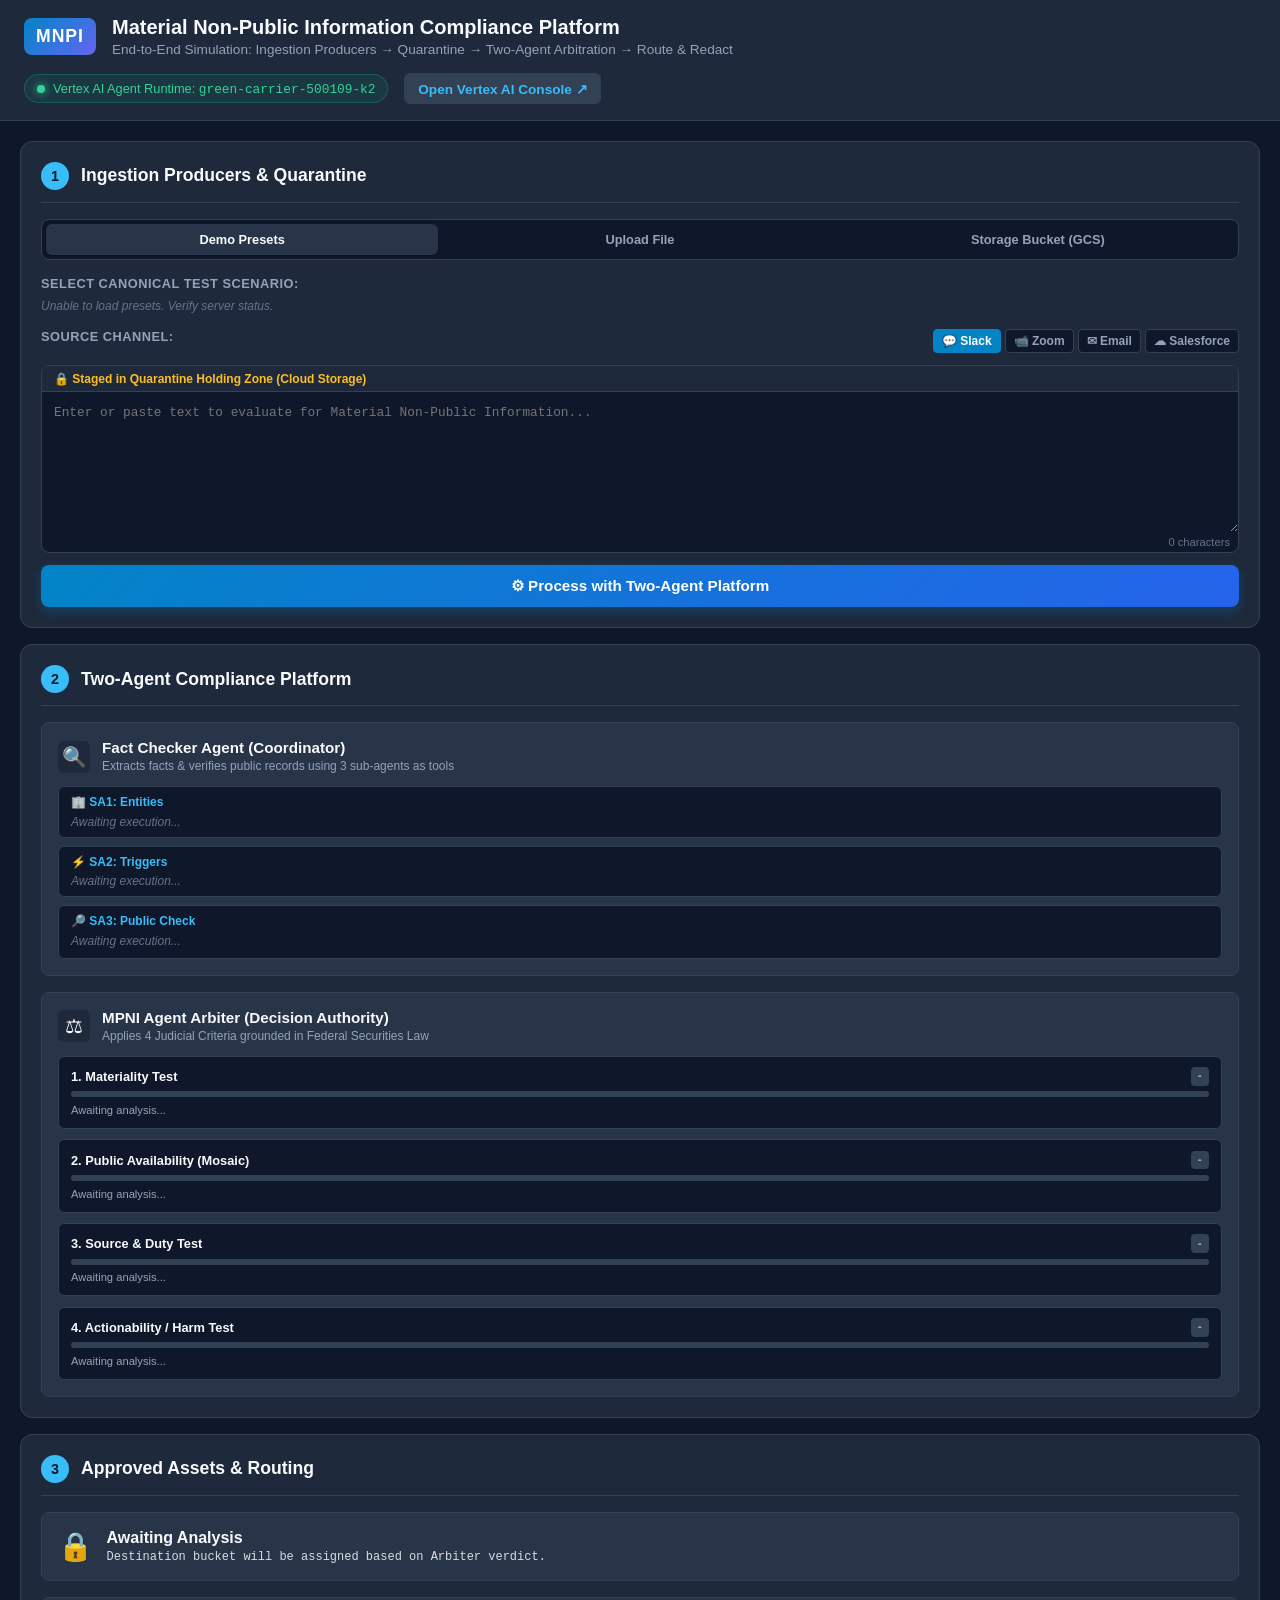
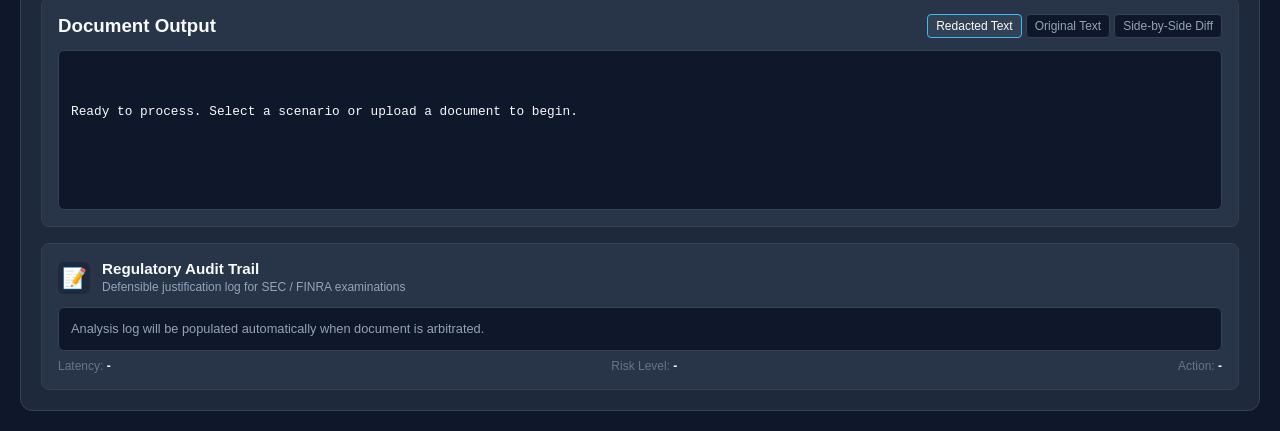
==== static/index.html @ 594d327e "feat: add interactive ingestion simulator front end with file upload and bucket fetching" ====
<!DOCTYPE html>
<html lang="en">
<head>
  <meta charset="UTF-8">
  <meta name="viewport" content="width=device-width, initial-scale=1.0">
  <title>MNPI Compliance Pipeline - Ingestion & Redaction Simulator</title>
  <link rel="stylesheet" href="/static/style.css">
</head>
<body>
  <header class="app-header">
    <div class="header-left">
      <div class="logo-badge">MNPI</div>
      <div>
        <h1>Material Non-Public Information Compliance Platform</h1>
        <p class="subtitle">End-to-End Simulation: Ingestion Producers &rarr; Quarantine &rarr; Two-Agent Arbitration &rarr; Route & Redact</p>
      </div>
    </div>
    <div class="header-right">
      <div class="status-pill active">
        <span class="status-dot"></span>
        <span>Vertex AI Agent Runtime: <code>green-carrier-500109-k2</code></span>
      </div>
      <a href="https://console.cloud.google.com/vertex-ai/agents/agent-engines/locations/us-central1/agent-engines/5693910574635679744/playground?project=799321431260" target="_blank" rel="noopener noreferrer" class="cloud-link-btn">
        Open Vertex AI Console &#8599;
      </a>
    </div>
  </header>

  <main class="dashboard-grid">
    <!-- COLUMN 1: INGESTION PRODUCERS & QUARANTINE -->
    <section class="panel panel-ingestion">
      <div class="panel-header">
        <div class="step-indicator">1</div>
        <h2>Ingestion Producers & Quarantine</h2>
      </div>

      <!-- INGESTION SOURCE TABS -->
      <div class="tab-bar">
        <button id="tab-presets" class="tab-btn active">Demo Presets</button>
        <button id="tab-upload" class="tab-btn">Upload File</button>
        <button id="tab-bucket" class="tab-btn">Storage Bucket (GCS)</button>
      </div>

      <!-- TAB CONTENT: PRESETS -->
      <div id="section-presets" class="tab-content active">
        <label class="field-label">Select Canonical Test Scenario:</label>
        <div id="presets-list" class="preset-cards"></div>
      </div>

      <!-- TAB CONTENT: UPLOAD -->
      <div id="section-upload" class="tab-content">
        <label class="field-label">Upload Communication / Transcript:</label>
        <div id="drop-zone" class="drop-zone">
          <div class="drop-icon">&#128196;</div>
          <p class="drop-text">Drag &amp; drop document or click to browse</p>
          <p class="drop-hint">Supported: .txt, .json, .eml, .csv, .md, .log (Max 5MB)</p>
          <input type="file" id="file-input" class="file-input-hidden" accept=".txt,.json,.eml,.csv,.md,.log,.transcript">
        </div>
        <div id="upload-status" class="upload-status-box hidden"></div>
      </div>

      <!-- TAB CONTENT: STORAGE BUCKET -->
      <div id="section-bucket" class="tab-content">
        <label class="field-label">Fetch from Cloud Storage Quarantine Bucket:</label>
        <div class="bucket-browser">
          <select id="bucket-select" class="form-select">
            <option value="">-- Select file in gs://quarantine-holding-zone/ --</option>
          </select>
          <div class="input-with-btn">
            <input type="text" id="gcs-uri-input" class="form-input" value="gs://quarantine-holding-zone/incoming/slack_channel_project_titan_deal.txt" placeholder="gs://bucket/path/to/file.txt">
            <button id="btn-fetch-bucket" class="btn-secondary">Fetch</button>
          </div>
        </div>
      </div>

      <!-- DOCUMENT PREVIEW & CHANNEL -->
      <div class="document-preview-section">
        <div class="preview-header">
          <label class="field-label">Source Channel:</label>
          <div class="channel-selector">
            <button class="channel-chip active" data-channel="slack">&#128172; Slack</button>
            <button class="channel-chip" data-channel="zoom">&#128249; Zoom</button>
            <button class="channel-chip" data-channel="email">&#9993; Email</button>
            <button class="channel-chip" data-channel="salesforce">&#9729; Salesforce</button>
          </div>
        </div>

        <div class="quarantine-box">
          <div class="quarantine-badge">&#128274; Staged in Quarantine Holding Zone (Cloud Storage)</div>
          <textarea id="document-text" class="document-textarea" placeholder="Enter or paste text to evaluate for Material Non-Public Information..."></textarea>
          <div class="char-count" id="char-count">0 characters</div>
        </div>

        <button id="btn-process" class="btn-primary">
          <span class="btn-text">&#9881; Process with Two-Agent Platform</span>
          <span id="process-spinner" class="spinner hidden"></span>
        </button>
      </div>
    </section>

    <!-- COLUMN 2: TWO-AGENT ARBITRATION PLATFORM -->
    <section class="panel panel-agent">
      <div class="panel-header">
        <div class="step-indicator">2</div>
        <h2>Two-Agent Compliance Platform</h2>
      </div>

      <!-- FACT CHECKER (AGENT 1) -->
      <div class="card agent-card">
        <div class="card-header">
          <div class="agent-avatar">&#128269;</div>
          <div>
            <h3>Fact Checker Agent (Coordinator)</h3>
            <span class="agent-role">Extracts facts &amp; verifies public records using 3 sub-agents as tools</span>
          </div>
        </div>

        <div class="sub-agent-grid">
          <!-- SA1: Entities -->
          <div class="sub-agent-box" id="box-sa1">
            <div class="sub-agent-title">&#127970; SA1: Entities</div>
            <div id="sa1-chips" class="chip-container">
              <span class="placeholder-text">Awaiting execution...</span>
            </div>
          </div>

          <!-- SA2: Triggers -->
          <div class="sub-agent-box" id="box-sa2">
            <div class="sub-agent-title">&#9889; SA2: Triggers</div>
            <div id="sa2-chips" class="chip-container">
              <span class="placeholder-text">Awaiting execution...</span>
            </div>
          </div>

          <!-- SA3: Public Check -->
          <div class="sub-agent-box" id="box-sa3">
            <div class="sub-agent-title">&#128270; SA3: Public Check</div>
            <div id="sa3-info" class="sub-agent-content">
              <span class="placeholder-text">Awaiting execution...</span>
            </div>
          </div>
        </div>
      </div>

      <!-- ARBITER (AGENT 2) -->
      <div class="card agent-card">
        <div class="card-header">
          <div class="agent-avatar">&#9878;</div>
          <div>
            <h3>MPNI Agent Arbiter (Decision Authority)</h3>
            <span class="agent-role">Applies 4 Judicial Criteria grounded in Federal Securities Law</span>
          </div>
        </div>

        <div id="criteria-list" class="criteria-grid">
          <!-- 1. Materiality -->
          <div class="criterion-item" id="crit-mat">
            <div class="crit-header">
              <span class="crit-name">1. Materiality Test</span>
              <span class="crit-status" id="status-mat">-</span>
            </div>
            <div class="progress-track"><div class="progress-bar" id="bar-mat" style="width: 0%"></div></div>
            <p class="crit-rationale" id="rationale-mat">Awaiting analysis...</p>
          </div>

          <!-- 2. Public Availability -->
          <div class="criterion-item" id="crit-pub">
            <div class="crit-header">
              <span class="crit-name">2. Public Availability (Mosaic)</span>
              <span class="crit-status" id="status-pub">-</span>
            </div>
            <div class="progress-track"><div class="progress-bar" id="bar-pub" style="width: 0%"></div></div>
            <p class="crit-rationale" id="rationale-pub">Awaiting analysis...</p>
          </div>

          <!-- 3. Source & Duty -->
          <div class="criterion-item" id="crit-src">
            <div class="crit-header">
              <span class="crit-name">3. Source &amp; Duty Test</span>
              <span class="crit-status" id="status-src">-</span>
            </div>
            <div class="progress-track"><div class="progress-bar" id="bar-src" style="width: 0%"></div></div>
            <p class="crit-rationale" id="rationale-src">Awaiting analysis...</p>
          </div>

          <!-- 4. Actionability / Harm -->
          <div class="criterion-item" id="crit-harm">
            <div class="crit-header">
              <span class="crit-name">4. Actionability / Harm Test</span>
              <span class="crit-status" id="status-harm">-</span>
            </div>
            <div class="progress-track"><div class="progress-bar" id="bar-harm" style="width: 0%"></div></div>
            <p class="crit-rationale" id="rationale-harm">Awaiting analysis...</p>
          </div>
        </div>
      </div>
    </section>

    <!-- COLUMN 3: ROUTING & REDACTION OUTPUT -->
    <section class="panel panel-output">
      <div class="panel-header">
        <div class="step-indicator">3</div>
        <h2>Approved Assets &amp; Routing</h2>
      </div>

      <!-- ROUTING DECISION BANNER -->
      <div id="routing-banner" class="routing-banner neutral">
        <div class="routing-icon" id="routing-icon">&#128274;</div>
        <div>
          <div class="routing-title" id="routing-destination">Awaiting Analysis</div>
          <div class="routing-subtitle" id="routing-storage">Destination bucket will be assigned based on Arbiter verdict.</div>
        </div>
      </div>

      <!-- REDACTION COMPARISON VIEW -->
      <div class="card output-card">
        <div class="card-header-tabs">
          <h3>Document Output</h3>
          <div class="view-tabs">
            <button id="btn-view-redacted" class="sub-tab-btn active">Redacted Text</button>
            <button id="btn-view-original" class="sub-tab-btn">Original Text</button>
            <button id="btn-view-diff" class="sub-tab-btn">Side-by-Side Diff</button>
          </div>
        </div>

        <div id="output-view-container" class="output-view-container">
          <div id="output-text" class="output-text-area">Ready to process. Select a scenario or upload a document to begin.</div>
        </div>
      </div>

      <!-- AUDIT LOG & COMPLIANCE JUSTIFICATION -->
      <div class="card audit-card">
        <div class="card-header">
          <div class="agent-avatar">&#128221;</div>
          <div>
            <h3>Regulatory Audit Trail</h3>
            <span class="agent-role">Defensible justification log for SEC / FINRA examinations</span>
          </div>
        </div>
        <div class="audit-body" id="audit-justification">
          Analysis log will be populated automatically when document is arbitrated.
        </div>
        <div class="audit-meta" id="audit-meta">
          <span>Latency: <strong id="meta-latency">-</strong></span>
          <span>Risk Level: <strong id="meta-risk">-</strong></span>
          <span>Action: <strong id="meta-action">-</strong></span>
        </div>
      </div>
    </section>
  </main>

  <script src="/static/app.js"></script>
</body>
</html>
---- static/style.css ----
:root {
  --bg-dark: #0f172a;
  --bg-panel: #1e293b;
  --bg-card: #283548;
  --bg-input: #0f172a;
  --border-color: #334155;
  --text-primary: #f8fafc;
  --text-secondary: #94a3b8;
  --text-muted: #64748b;
  --accent-blue: #38bdf8;
  --accent-purple: #a855f7;
  --accent-green: #34d399;
  --accent-red: #f87171;
  --accent-yellow: #fbbf24;
  --font-sans: -apple-system, BlinkMacSystemFont, "Segoe UI", Roboto, Helvetica, Arial, sans-serif;
  --font-mono: ui-monospace, SFMono-Regular, Menlo, Monaco, Consolas, monospace;
}

* {
  box-sizing: border-box;
  margin: 0;
  padding: 0;
}

body {
  font-family: var(--font-sans);
  background-color: var(--bg-dark);
  color: var(--text-primary);
  min-height: 100vh;
  display: flex;
  flex-direction: column;
}

/* Header */
.app-header {
  background: var(--bg-panel);
  border-bottom: 1px solid var(--border-color);
  padding: 1rem 1.5rem;
  display: flex;
  justify-content: space-between;
  align-items: center;
  flex-wrap: wrap;
  gap: 1rem;
}

.header-left {
  display: flex;
  align-items: center;
  gap: 1rem;
}

.logo-badge {
  background: linear-gradient(135deg, #0284c7, #6366f1);
  color: #fff;
  font-weight: 800;
  font-size: 1.1rem;
  padding: 0.5rem 0.75rem;
  border-radius: 8px;
  letter-spacing: 1px;
}

.app-header h1 {
  font-size: 1.25rem;
  font-weight: 700;
  color: var(--text-primary);
}

.subtitle {
  font-size: 0.85rem;
  color: var(--text-secondary);
  margin-top: 0.2rem;
}

.header-right {
  display: flex;
  align-items: center;
  gap: 1rem;
}

.status-pill {
  display: flex;
  align-items: center;
  gap: 0.5rem;
  background: rgba(16, 185, 129, 0.1);
  border: 1px solid rgba(16, 185, 129, 0.3);
  color: #34d399;
  padding: 0.35rem 0.75rem;
  border-radius: 20px;
  font-size: 0.8rem;
}

.status-dot {
  width: 8px;
  height: 8px;
  border-radius: 50%;
  background-color: #34d399;
  box-shadow: 0 0 8px #34d399;
}

.cloud-link-btn {
  background: #334155;
  color: var(--accent-blue);
  text-decoration: none;
  font-size: 0.85rem;
  font-weight: 600;
  padding: 0.4rem 0.8rem;
  border-radius: 6px;
  border: 1px solid var(--border-color);
  transition: all 0.2s;
}

.cloud-link-btn:hover {
  background: #475569;
  border-color: var(--accent-blue);
}

/* 3-Column Dashboard Grid */
.dashboard-grid {
  display: grid;
  grid-template-columns: 1.1fr 1.3fr 1.1fr;
  gap: 1rem;
  padding: 1.25rem;
  flex: 1;
}

@media (max-width: 1280px) {
  .dashboard-grid {
    grid-template-columns: 1fr;
  }
}

.panel {
  background: var(--bg-panel);
  border: 1px solid var(--border-color);
  border-radius: 12px;
  padding: 1.25rem;
  display: flex;
  flex-direction: column;
  gap: 1rem;
  overflow-y: auto;
}

.panel-header {
  display: flex;
  align-items: center;
  gap: 0.75rem;
  padding-bottom: 0.75rem;
  border-bottom: 1px solid var(--border-color);
}

.step-indicator {
  width: 28px;
  height: 28px;
  border-radius: 50%;
  background: var(--accent-blue);
  color: #0f172a;
  font-weight: 800;
  display: flex;
  align-items: center;
  justify-content: center;
  font-size: 0.9rem;
}

.panel-header h2 {
  font-size: 1.1rem;
  font-weight: 700;
  color: var(--text-primary);
}

/* Tabs */
.tab-bar {
  display: flex;
  gap: 0.35rem;
  background: var(--bg-input);
  padding: 0.25rem;
  border-radius: 8px;
  border: 1px solid var(--border-color);
}

.tab-btn {
  flex: 1;
  background: transparent;
  border: none;
  color: var(--text-secondary);
  font-size: 0.8rem;
  font-weight: 600;
  padding: 0.5rem;
  border-radius: 6px;
  cursor: pointer;
  transition: all 0.2s;
}

.tab-btn.active {
  background: var(--bg-card);
  color: var(--text-primary);
  box-shadow: 0 1px 3px rgba(0, 0, 0, 0.3);
}

.tab-content {
  display: none;
}

.tab-content.active {
  display: block;
}

.field-label {
  display: block;
  font-size: 0.8rem;
  font-weight: 600;
  color: var(--text-secondary);
  margin-bottom: 0.5rem;
  text-transform: uppercase;
  letter-spacing: 0.5px;
}

/* Preset Cards */
.preset-cards {
  display: flex;
  flex-direction: column;
  gap: 0.5rem;
  max-height: 210px;
  overflow-y: auto;
}

.preset-card {
  background: var(--bg-card);
  border: 1px solid var(--border-color);
  border-radius: 8px;
  padding: 0.65rem 0.85rem;
  cursor: pointer;
  transition: all 0.2s;
}

.preset-card:hover {
  border-color: var(--accent-blue);
  transform: translateY(-1px);
}

.preset-card.active {
  border-color: var(--accent-blue);
  background: rgba(56, 189, 248, 0.08);
}

.preset-title {
  font-size: 0.85rem;
  font-weight: 700;
  color: var(--text-primary);
  display: flex;
  align-items: center;
  justify-content: space-between;
}

.preset-desc {
  font-size: 0.75rem;
  color: var(--text-secondary);
  margin-top: 0.25rem;
  line-height: 1.3;
}

/* Drop Zone */
.drop-zone {
  border: 2px dashed var(--border-color);
  border-radius: 8px;
  padding: 1.5rem 1rem;
  text-align: center;
  background: var(--bg-input);
  cursor: pointer;
  transition: all 0.2s;
}

.drop-zone:hover, .drop-zone.dragover {
  border-color: var(--accent-blue);
  background: rgba(56, 189, 248, 0.05);
}

.drop-icon {
  font-size: 2rem;
  margin-bottom: 0.5rem;
}

.drop-text {
  font-size: 0.85rem;
  font-weight: 600;
  color: var(--text-primary);
}

.drop-hint {
  font-size: 0.75rem;
  color: var(--text-muted);
  margin-top: 0.25rem;
}

.file-input-hidden {
  display: none;
}

.upload-status-box {
  background: rgba(16, 185, 129, 0.1);
  border: 1px solid rgba(16, 185, 129, 0.3);
  color: #34d399;
  font-size: 0.8rem;
  padding: 0.5rem;
  border-radius: 6px;
  margin-top: 0.5rem;
}

/* Storage Bucket Browser */
.bucket-browser {
  display: flex;
  flex-direction: column;
  gap: 0.5rem;
}

.form-select, .form-input {
  width: 100%;
  background: var(--bg-input);
  border: 1px solid var(--border-color);
  color: var(--text-primary);
  padding: 0.5rem 0.75rem;
  border-radius: 6px;
  font-size: 0.85rem;
  font-family: inherit;
}

.form-select:focus, .form-input:focus {
  outline: none;
  border-color: var(--accent-blue);
}

.input-with-btn {
  display: flex;
  gap: 0.5rem;
}

.btn-secondary {
  background: #334155;
  color: var(--text-primary);
  border: 1px solid var(--border-color);
  padding: 0.5rem 1rem;
  border-radius: 6px;
  font-weight: 600;
  font-size: 0.85rem;
  cursor: pointer;
  transition: all 0.2s;
}

.btn-secondary:hover {
  background: #475569;
}

/* Document Preview & Channel Selector */
.document-preview-section {
  display: flex;
  flex-direction: column;
  gap: 0.75rem;
  flex: 1;
}

.preview-header {
  display: flex;
  justify-content: space-between;
  align-items: center;
}

.channel-selector {
  display: flex;
  gap: 0.25rem;
}

.channel-chip {
  background: var(--bg-input);
  border: 1px solid var(--border-color);
  color: var(--text-secondary);
  font-size: 0.75rem;
  font-weight: 600;
  padding: 0.25rem 0.5rem;
  border-radius: 4px;
  cursor: pointer;
  transition: all 0.2s;
}

.channel-chip.active {
  background: #0284c7;
  color: #fff;
  border-color: #0284c7;
}

.quarantine-box {
  background: var(--bg-input);
  border: 1px solid var(--border-color);
  border-radius: 8px;
  overflow: hidden;
  display: flex;
  flex-direction: column;
  flex: 1;
  min-height: 160px;
}

.quarantine-badge {
  background: #1e293b;
  border-bottom: 1px solid var(--border-color);
  font-size: 0.75rem;
  font-weight: 700;
  color: var(--accent-yellow);
  padding: 0.35rem 0.75rem;
}

.document-textarea {
  width: 100%;
  background: transparent;
  border: none;
  color: var(--text-primary);
  padding: 0.75rem;
  font-family: var(--font-mono);
  font-size: 0.8rem;
  line-height: 1.4;
  resize: vertical;
  min-height: 140px;
  flex: 1;
}

.document-textarea:focus {
  outline: none;
}

.char-count {
  font-size: 0.7rem;
  color: var(--text-muted);
  text-align: right;
  padding: 0.25rem 0.5rem;
}

.btn-primary {
  background: linear-gradient(135deg, #0284c7, #2563eb);
  color: #fff;
  border: none;
  padding: 0.75rem;
  border-radius: 8px;
  font-weight: 700;
  font-size: 0.95rem;
  cursor: pointer;
  display: flex;
  align-items: center;
  justify-content: center;
  gap: 0.5rem;
  transition: all 0.2s;
  box-shadow: 0 4px 12px rgba(2, 132, 199, 0.3);
}

.btn-primary:hover {
  background: linear-gradient(135deg, #0369a1, #1d4ed8);
  transform: translateY(-1px);
}

/* Cards */
.card {
  background: var(--bg-card);
  border: 1px solid var(--border-color);
  border-radius: 8px;
  padding: 1rem;
}

.card-header {
  display: flex;
  align-items: center;
  gap: 0.75rem;
  margin-bottom: 0.75rem;
}

.agent-avatar {
  font-size: 1.25rem;
  width: 32px;
  height: 32px;
  background: #1e293b;
  border-radius: 6px;
  display: flex;
  align-items: center;
  justify-content: center;
}

.card-header h3 {
  font-size: 0.95rem;
  font-weight: 700;
}

.agent-role {
  font-size: 0.75rem;
  color: var(--text-secondary);
}

/* Sub-Agents */
.sub-agent-grid {
  display: grid;
  grid-template-columns: 1fr;
  gap: 0.5rem;
}

.sub-agent-box {
  background: var(--bg-input);
  border: 1px solid var(--border-color);
  border-radius: 6px;
  padding: 0.5rem 0.75rem;
}

.sub-agent-title {
  font-size: 0.75rem;
  font-weight: 700;
  color: var(--accent-blue);
  margin-bottom: 0.35rem;
}

.chip-container {
  display: flex;
  flex-wrap: wrap;
  gap: 0.35rem;
}

.badge-chip {
  font-size: 0.7rem;
  font-weight: 600;
  padding: 0.15rem 0.45rem;
  border-radius: 4px;
}

.badge-chip.codename {
  background: rgba(248, 113, 113, 0.15);
  border: 1px solid rgba(248, 113, 113, 0.4);
  color: #f87171;
}

.badge-chip.ticker {
  background: rgba(56, 189, 248, 0.15);
  border: 1px solid rgba(56, 189, 248, 0.4);
  color: #38bdf8;
}

.badge-chip.trigger-critical {
  background: rgba(239, 68, 68, 0.2);
  border: 1px solid #ef4444;
  color: #fca5a5;
}

.badge-chip.trigger-high {
  background: rgba(245, 158, 11, 0.2);
  border: 1px solid #f59e0b;
  color: #fcd34d;
}

.placeholder-text {
  font-size: 0.75rem;
  color: var(--text-muted);
  font-style: italic;
}

.sub-agent-content {
  font-size: 0.75rem;
  color: var(--text-secondary);
  line-height: 1.3;
}

/* Criteria Items */
.criteria-grid {
  display: flex;
  flex-direction: column;
  gap: 0.65rem;
}

.criterion-item {
  background: var(--bg-input);
  border: 1px solid var(--border-color);
  border-radius: 6px;
  padding: 0.65rem 0.75rem;
}

.crit-header {
  display: flex;
  justify-content: space-between;
  align-items: center;
  font-size: 0.8rem;
  font-weight: 700;
  margin-bottom: 0.35rem;
}

.crit-status {
  font-size: 0.75rem;
  padding: 0.15rem 0.45rem;
  border-radius: 4px;
  background: #334155;
  color: var(--text-secondary);
}

.crit-status.violation {
  background: rgba(239, 68, 68, 0.2);
  color: #fca5a5;
  border: 1px solid #ef4444;
}

.crit-status.cleared {
  background: rgba(16, 185, 129, 0.2);
  color: #6ee7b7;
  border: 1px solid #10b981;
}

.progress-track {
  width: 100%;
  height: 6px;
  background: #334155;
  border-radius: 3px;
  overflow: hidden;
  margin-bottom: 0.35rem;
}

.progress-bar {
  height: 100%;
  background: var(--accent-blue);
  transition: width 0.4s ease;
}

.progress-bar.critical {
  background: #ef4444;
}

.progress-bar.warning {
  background: #f59e0b;
}

.progress-bar.cleared {
  background: #10b981;
}

.crit-rationale {
  font-size: 0.7rem;
  color: var(--text-secondary);
  line-height: 1.3;
}

/* Routing Banner */
.routing-banner {
  border-radius: 8px;
  padding: 1rem;
  display: flex;
  align-items: center;
  gap: 0.85rem;
  border: 1px solid var(--border-color);
}

.routing-banner.neutral {
  background: var(--bg-card);
}

.routing-banner.critical {
  background: rgba(239, 68, 68, 0.15);
  border-color: #ef4444;
  color: #fca5a5;
}

.routing-banner.warning {
  background: rgba(245, 158, 11, 0.15);
  border-color: #f59e0b;
  color: #fcd34d;
}

.routing-banner.cleared {
  background: rgba(16, 185, 129, 0.15);
  border-color: #10b981;
  color: #6ee7b7;
}

.routing-icon {
  font-size: 1.75rem;
}

.routing-title {
  font-size: 1rem;
  font-weight: 800;
}

.routing-subtitle {
  font-size: 0.75rem;
  opacity: 0.85;
  margin-top: 0.2rem;
  font-family: var(--font-mono);
}

/* Output Card */
.output-card {
  flex: 1;
  display: flex;
  flex-direction: column;
}

.card-header-tabs {
  display: flex;
  justify-content: space-between;
  align-items: center;
  margin-bottom: 0.75rem;
}

.view-tabs {
  display: flex;
  gap: 0.25rem;
}

.sub-tab-btn {
  background: var(--bg-input);
  border: 1px solid var(--border-color);
  color: var(--text-secondary);
  font-size: 0.75rem;
  padding: 0.25rem 0.5rem;
  border-radius: 4px;
  cursor: pointer;
}

.sub-tab-btn.active {
  background: #334155;
  color: var(--text-primary);
  border-color: var(--accent-blue);
}

.output-view-container {
  background: var(--bg-input);
  border: 1px solid var(--border-color);
  border-radius: 6px;
  padding: 0.75rem;
  font-family: var(--font-mono);
  font-size: 0.8rem;
  line-height: 1.5;
  flex: 1;
  min-height: 160px;
  max-height: 250px;
  overflow-y: auto;
  white-space: pre-wrap;
}

.redaction-highlight {
  background: rgba(239, 68, 68, 0.3);
  border: 1px solid #ef4444;
  color: #fca5a5;
  padding: 0.1rem 0.3rem;
  border-radius: 3px;
  font-weight: 700;
}

/* Audit Card */
.audit-body {
  font-size: 0.8rem;
  color: var(--text-secondary);
  line-height: 1.4;
  background: var(--bg-input);
  border: 1px solid var(--border-color);
  border-radius: 6px;
  padding: 0.75rem;
  margin-bottom: 0.5rem;
}

.audit-meta {
  display: flex;
  justify-content: space-between;
  font-size: 0.75rem;
  color: var(--text-muted);
}

.audit-meta strong {
  color: var(--text-primary);
}

/* Utilities */
.hidden {
  display: none !important;
}

.spinner {
  width: 16px;
  height: 16px;
  border: 2px solid rgba(255, 255, 255, 0.3);
  border-radius: 50%;
  border-top-color: #fff;
  animation: spin 0.8s linear infinite;
}

@keyframes spin {
  to { transform: rotate(360deg); }
}
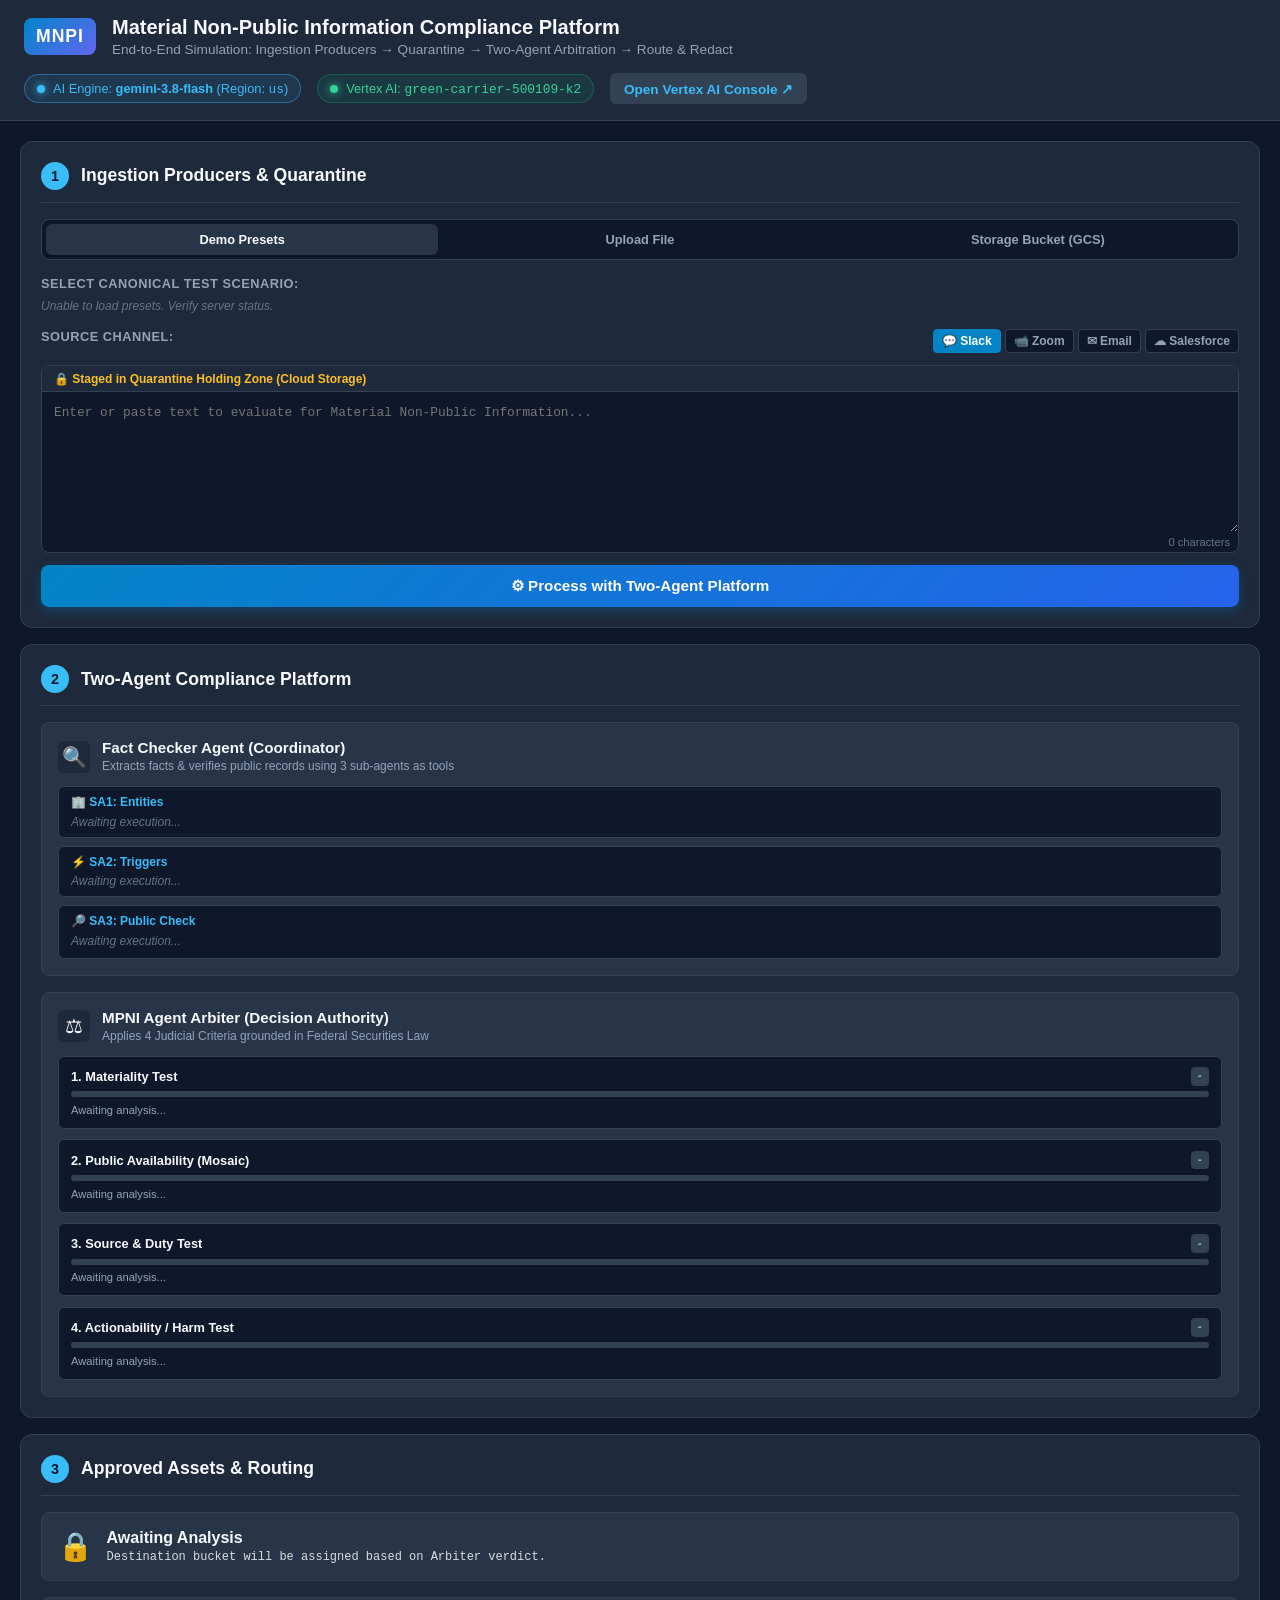
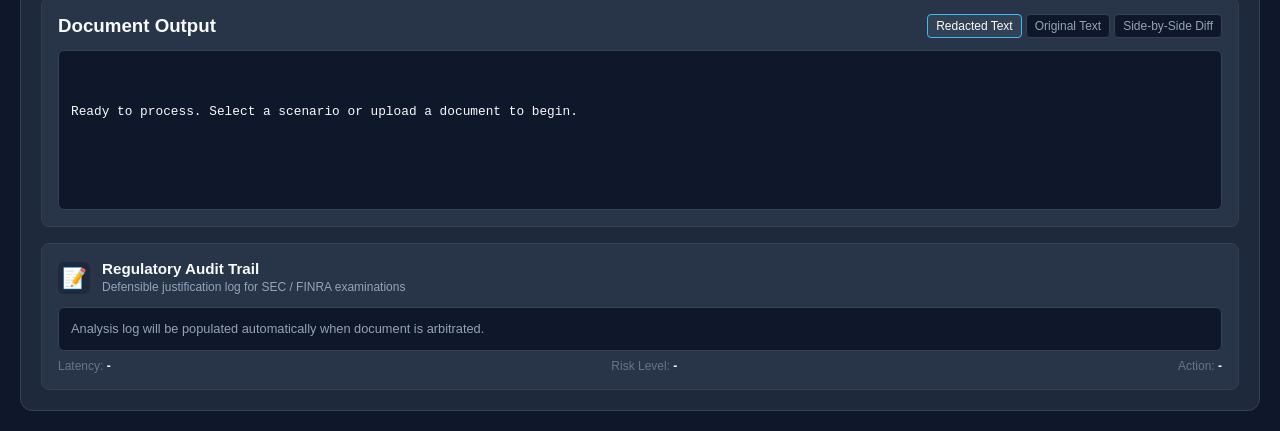
==== commit 529746c2: "feat: wire real gemini-3.8-flash in us region with genuine multi-agent inference" ====
--- a/static/index.html
+++ b/static/index.html
@@ -16,9 +16,13 @@
       </div>
     </div>
     <div class="header-right">
+      <div class="status-pill active" style="border-color: rgba(56, 189, 248, 0.4); background: rgba(56, 189, 248, 0.1); color: #38bdf8;">
+        <span class="status-dot" style="background-color: #38bdf8; box-shadow: 0 0 8px #38bdf8;"></span>
+        <span>AI Engine: <strong>gemini-3.8-flash</strong> (Region: <code>us</code>)</span>
+      </div>
       <div class="status-pill active">
         <span class="status-dot"></span>
-        <span>Vertex AI Agent Runtime: <code>green-carrier-500109-k2</code></span>
+        <span>Vertex AI: <code>green-carrier-500109-k2</code></span>
       </div>
       <a href="https://console.cloud.google.com/vertex-ai/agents/agent-engines/locations/us-central1/agent-engines/5693910574635679744/playground?project=799321431260" target="_blank" rel="noopener noreferrer" class="cloud-link-btn">
         Open Vertex AI Console &#8599;
@@ -59,18 +63,50 @@
         <div id="upload-status" class="upload-status-box hidden"></div>
       </div>
 
-      <!-- TAB CONTENT: STORAGE BUCKET -->
+      <!-- TAB CONTENT: STORAGE BUCKET (GCS BUCKET EXPLORER) -->
       <div id="section-bucket" class="tab-content">
-        <label class="field-label">Fetch from Cloud Storage Quarantine Bucket:</label>
-        <div class="bucket-browser">
-          <select id="bucket-select" class="form-select">
-            <option value="">-- Select file in gs://quarantine-holding-zone/ --</option>
-          </select>
-          <div class="input-with-btn">
-            <input type="text" id="gcs-uri-input" class="form-input" value="gs://quarantine-holding-zone/incoming/slack_channel_project_titan_deal.txt" placeholder="gs://bucket/path/to/file.txt">
+        <!-- GCS Status & Bucket Info -->
+        <div class="gcs-top-bar">
+          <div class="gcs-badge-group">
+            <span id="gcs-status-badge" class="gcs-status-badge live">
+              <span class="status-dot"></span>
+              <span id="gcs-status-label">Live GCS</span>
+            </span>
+            <code id="gcs-bucket-uri-display" class="gcs-bucket-code">gs://green-carrier-500109-k2-quarantine/incoming/</code>
+          </div>
+          <button id="btn-refresh-bucket" class="btn-secondary btn-sm" title="Refresh files from GCS">&#8635; Refresh</button>
+        </div>
+
+        <!-- Direct Upload to GCS Bucket -->
+        <div class="gcs-upload-container">
+          <div id="gcs-drop-zone" class="drop-zone gcs-drop-zone">
+            <div class="drop-icon" style="font-size: 1.5rem; margin-bottom: 0.25rem;">&#9729;</div>
+            <p class="drop-text">Upload Document to GCS Bucket</p>
+            <p class="drop-hint">Saves to incoming/ prefix in Cloud Storage (Max 5MB)</p>
+            <input type="file" id="gcs-file-input" class="file-input-hidden" accept=".txt,.json,.eml,.csv,.md,.log,.transcript">
+          </div>
+          <div id="gcs-upload-status" class="upload-status-box hidden"></div>
+        </div>
+
+        <!-- GCS Documents List -->
+        <div class="gcs-files-wrapper">
+          <div class="gcs-files-toolbar">
+            <label class="field-label" style="margin-bottom: 0;">Documents in Bucket (<span id="gcs-file-count">0</span>):</label>
+            <input type="text" id="gcs-filter-input" class="gcs-filter-box" placeholder="Filter by name...">
+          </div>
+          <div id="gcs-files-list" class="gcs-files-list">
+            <div class="gcs-empty-state">Loading bucket documents...</div>
+          </div>
+        </div>
+
+        <!-- Advanced URI Fetcher -->
+        <details class="gcs-custom-details">
+          <summary class="gcs-custom-summary">&#9881; Custom GCS URI</summary>
+          <div class="input-with-btn" style="margin-top: 0.5rem;">
+            <input type="text" id="gcs-uri-input" class="form-input" value="gs://green-carrier-500109-k2-quarantine/incoming/slack_channel_project_titan_deal.txt" placeholder="gs://bucket/path/to/file.txt">
             <button id="btn-fetch-bucket" class="btn-secondary">Fetch</button>
           </div>
-        </div>
+        </details>
       </div>
 
       <!-- DOCUMENT PREVIEW & CHANNEL -->
--- a/static/style.css
+++ b/static/style.css
@@ -349,6 +349,211 @@
   background: #475569;
 }
 
+.btn-sm {
+  padding: 0.25rem 0.5rem;
+  font-size: 0.75rem;
+}
+
+/* GCS Explorer Components */
+.gcs-top-bar {
+  display: flex;
+  align-items: center;
+  justify-content: space-between;
+  background: var(--bg-input);
+  border: 1px solid var(--border-color);
+  padding: 0.4rem 0.6rem;
+  border-radius: 6px;
+  margin-bottom: 0.65rem;
+  gap: 0.5rem;
+}
+
+.gcs-badge-group {
+  display: flex;
+  align-items: center;
+  gap: 0.5rem;
+  min-width: 0;
+  overflow: hidden;
+}
+
+.gcs-status-badge {
+  display: inline-flex;
+  align-items: center;
+  gap: 0.35rem;
+  font-size: 0.7rem;
+  font-weight: 700;
+  padding: 0.15rem 0.45rem;
+  border-radius: 12px;
+  flex-shrink: 0;
+}
+
+.gcs-status-badge.live {
+  background: rgba(16, 185, 129, 0.15);
+  border: 1px solid rgba(16, 185, 129, 0.35);
+  color: #34d399;
+}
+
+.gcs-status-badge.simulated {
+  background: rgba(245, 158, 11, 0.15);
+  border: 1px solid rgba(245, 158, 11, 0.35);
+  color: #fbbf24;
+}
+
+.gcs-bucket-code {
+  font-size: 0.72rem;
+  color: var(--accent-blue);
+  font-family: var(--font-mono);
+  overflow: hidden;
+  text-overflow: ellipsis;
+  white-space: nowrap;
+}
+
+.gcs-upload-container {
+  margin-bottom: 0.65rem;
+}
+
+.gcs-drop-zone {
+  padding: 0.75rem 0.5rem !important;
+}
+
+.gcs-files-wrapper {
+  display: flex;
+  flex-direction: column;
+  gap: 0.35rem;
+}
+
+.gcs-files-toolbar {
+  display: flex;
+  align-items: center;
+  justify-content: space-between;
+  gap: 0.5rem;
+}
+
+.gcs-filter-box {
+  background: var(--bg-input);
+  border: 1px solid var(--border-color);
+  color: var(--text-primary);
+  padding: 0.2rem 0.45rem;
+  border-radius: 4px;
+  font-size: 0.75rem;
+  max-width: 140px;
+}
+
+.gcs-filter-box:focus {
+  outline: none;
+  border-color: var(--accent-blue);
+}
+
+.gcs-files-list {
+  display: flex;
+  flex-direction: column;
+  gap: 0.4rem;
+  max-height: 180px;
+  overflow-y: auto;
+  padding-right: 2px;
+}
+
+.gcs-file-item {
+  display: flex;
+  align-items: center;
+  justify-content: space-between;
+  background: var(--bg-card);
+  border: 1px solid var(--border-color);
+  border-radius: 6px;
+  padding: 0.45rem 0.6rem;
+  gap: 0.5rem;
+  transition: all 0.2s;
+}
+
+.gcs-file-item:hover {
+  border-color: var(--accent-blue);
+  background: rgba(56, 189, 248, 0.04);
+}
+
+.gcs-file-item.selected {
+  border-color: var(--accent-blue);
+  background: rgba(56, 189, 248, 0.08);
+}
+
+.gcs-file-info {
+  display: flex;
+  align-items: center;
+  gap: 0.5rem;
+  min-width: 0;
+  flex: 1;
+}
+
+.gcs-file-icon {
+  font-size: 1.1rem;
+  flex-shrink: 0;
+}
+
+.gcs-file-meta {
+  display: flex;
+  flex-direction: column;
+  min-width: 0;
+}
+
+.gcs-file-name {
+  font-size: 0.8rem;
+  font-weight: 600;
+  color: var(--text-primary);
+  overflow: hidden;
+  text-overflow: ellipsis;
+  white-space: nowrap;
+}
+
+.gcs-file-sub {
+  font-size: 0.68rem;
+  color: var(--text-muted);
+  display: flex;
+  gap: 0.5rem;
+}
+
+.gcs-file-actions {
+  display: flex;
+  gap: 0.25rem;
+  flex-shrink: 0;
+}
+
+.btn-action {
+  background: #1e293b;
+  color: var(--accent-blue);
+  border: 1px solid var(--border-color);
+  padding: 0.2rem 0.5rem;
+  border-radius: 4px;
+  font-size: 0.72rem;
+  font-weight: 600;
+  cursor: pointer;
+  transition: all 0.15s;
+}
+
+.btn-action:hover {
+  background: var(--accent-blue);
+  color: #0f172a;
+  border-color: var(--accent-blue);
+}
+
+.gcs-empty-state {
+  font-size: 0.75rem;
+  color: var(--text-muted);
+  text-align: center;
+  padding: 1.25rem 0.5rem;
+  background: var(--bg-card);
+  border: 1px dashed var(--border-color);
+  border-radius: 6px;
+}
+
+.gcs-custom-details {
+  margin-top: 0.5rem;
+  font-size: 0.75rem;
+  color: var(--text-muted);
+}
+
+.gcs-custom-summary {
+  cursor: pointer;
+  font-weight: 600;
+}
+
 /* Document Preview & Channel Selector */
 .document-preview-section {
   display: flex;
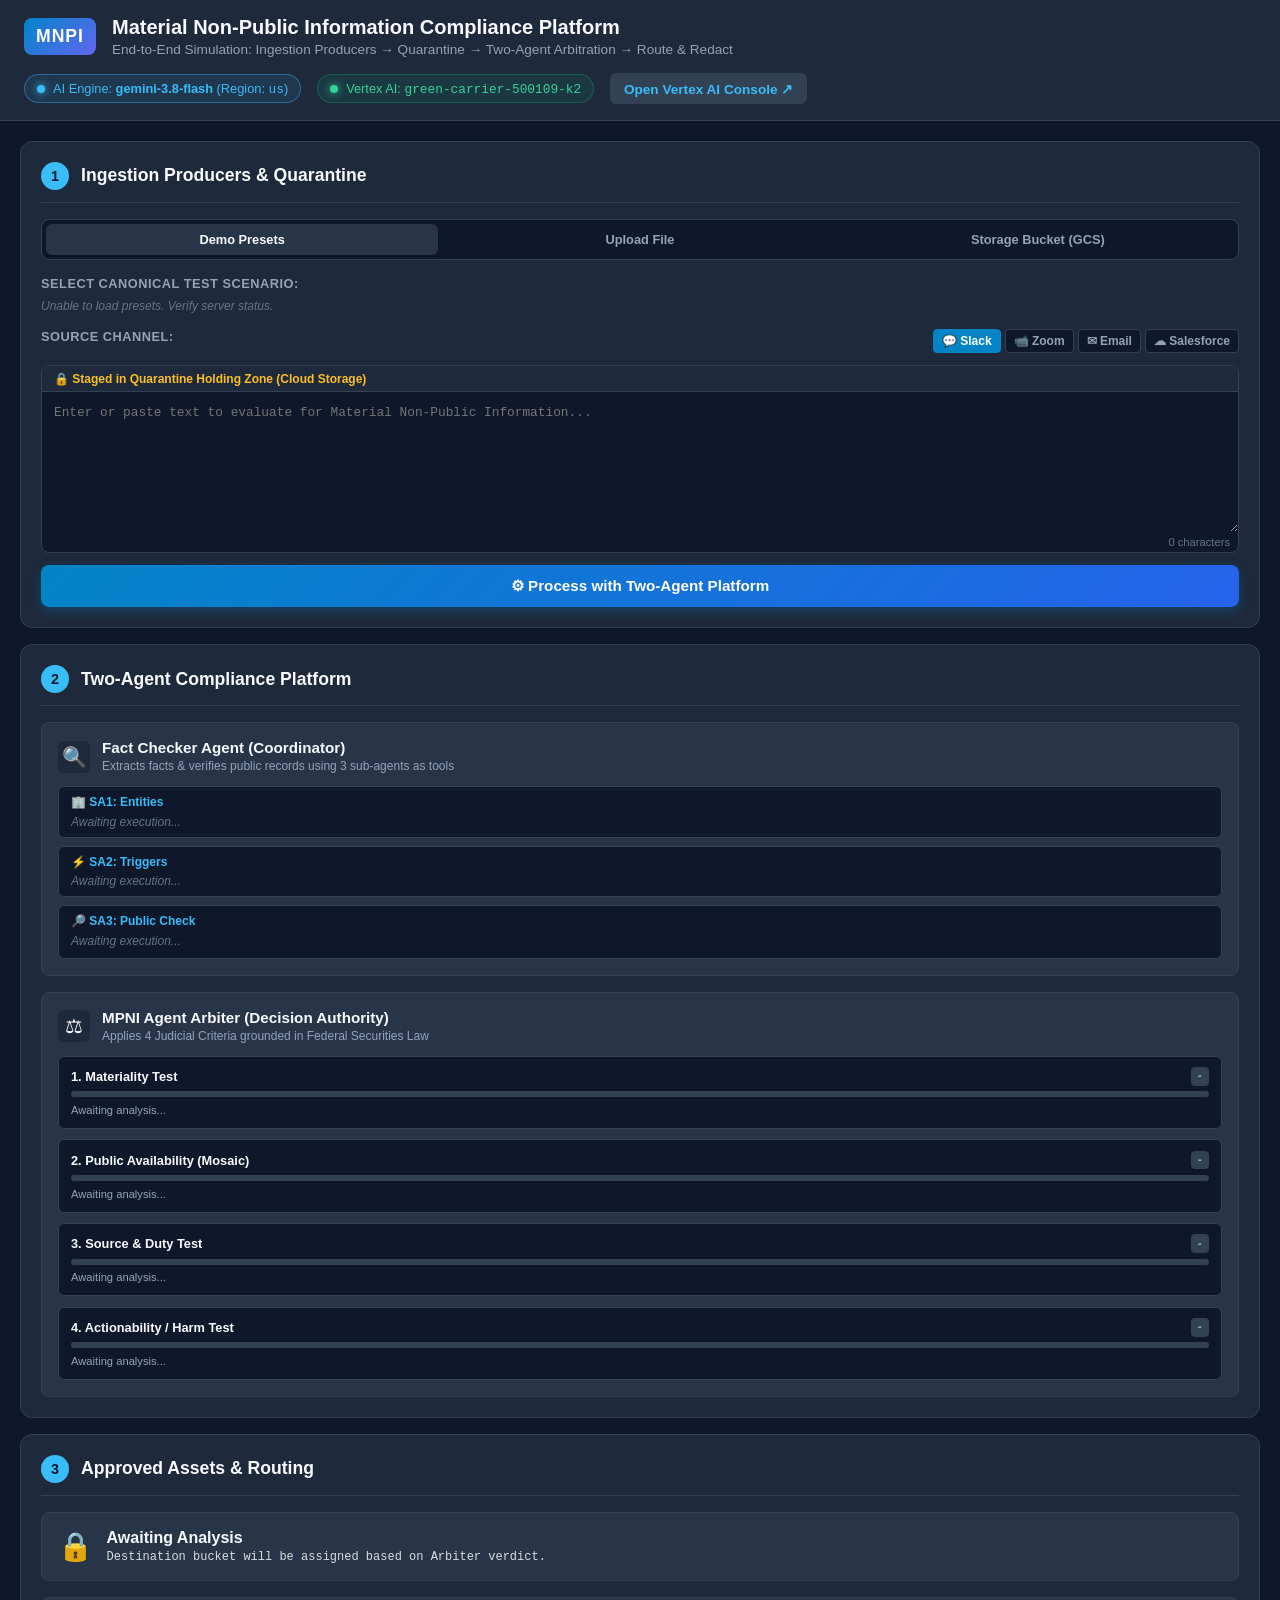
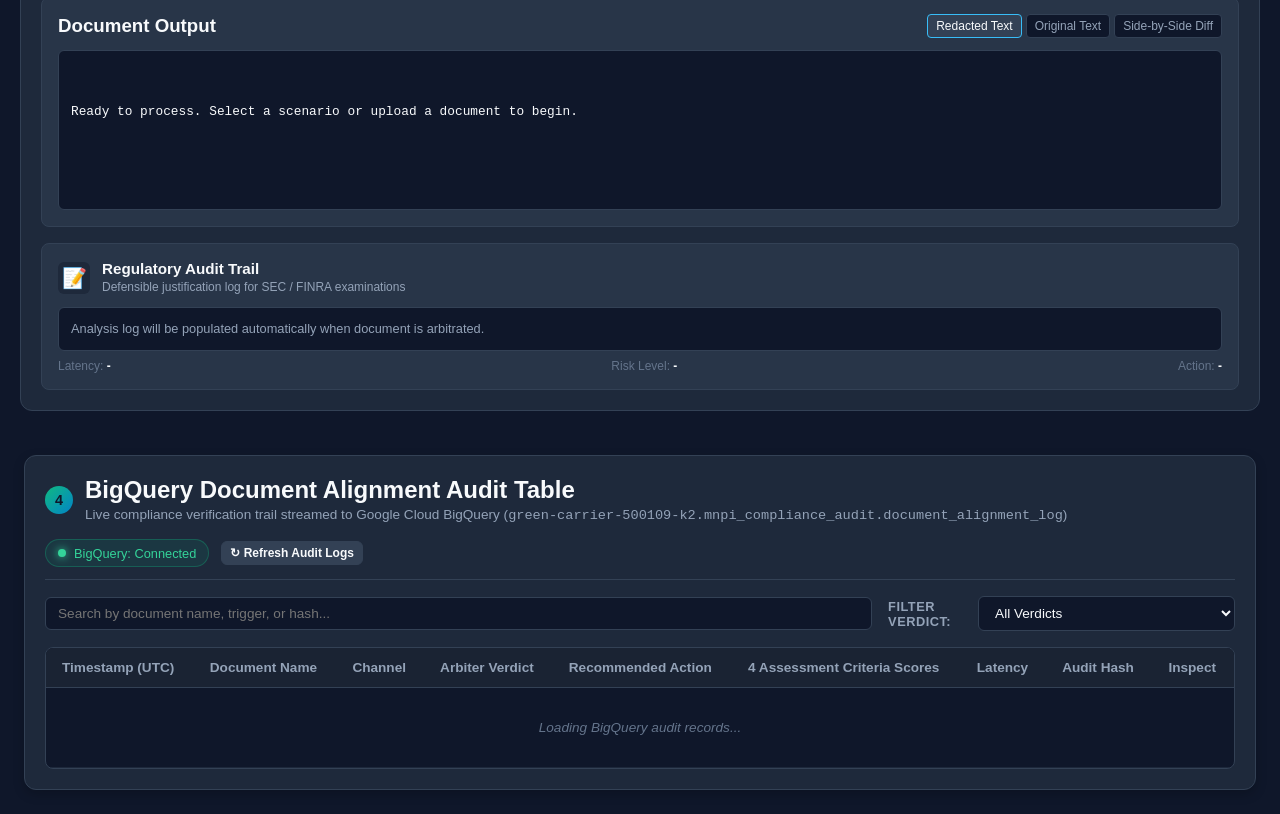
==== commit 1f1564f8: "Publish two distinct agents to Agent Engine and stream document alignment audit to BigQuery" ====
--- a/static/index.html
+++ b/static/index.html
@@ -285,6 +285,77 @@
     </section>
   </main>
 
+  <!-- SECTION 4: BIGQUERY DOCUMENT ALIGNMENT AUDIT TABLE -->
+  <section class="audit-section-container">
+    <div class="audit-section-header">
+      <div class="audit-header-left">
+        <div class="step-indicator" style="background: linear-gradient(135deg, #10b981, #0284c7);">4</div>
+        <div>
+          <h2>BigQuery Document Alignment Audit Table</h2>
+          <p class="subtitle">Live compliance verification trail streamed to Google Cloud BigQuery (<code>green-carrier-500109-k2.mnpi_compliance_audit.document_alignment_log</code>)</p>
+        </div>
+      </div>
+      <div class="audit-header-right">
+        <div class="status-pill active" id="bq-status-pill">
+          <span class="status-dot"></span>
+          <span id="bq-status-text">BigQuery: Connected</span>
+        </div>
+        <button id="btn-refresh-audit" class="btn-secondary btn-sm">&#8635; Refresh Audit Logs</button>
+      </div>
+    </div>
+
+    <!-- AUDIT CONTROLS -->
+    <div class="audit-toolbar">
+      <div class="audit-search-box">
+        <input type="text" id="audit-search-input" class="form-input" placeholder="Search by document name, trigger, or hash...">
+      </div>
+      <div class="audit-filter-group">
+        <label class="field-label" style="margin: 0; align-self: center;">Filter Verdict:</label>
+        <select id="audit-verdict-filter" class="form-select">
+          <option value="ALL">All Verdicts</option>
+          <option value="MNPI_CONFIRMED">MNPI_CONFIRMED (Critical)</option>
+          <option value="POTENTIAL_MNPI">POTENTIAL_MNPI (High)</option>
+          <option value="CLEARED">CLEARED / PUBLIC (Low)</option>
+        </select>
+      </div>
+    </div>
+
+    <!-- AUDIT TABLE -->
+    <div class="audit-table-wrapper">
+      <table class="audit-table" id="audit-table">
+        <thead>
+          <tr>
+            <th>Timestamp (UTC)</th>
+            <th>Document Name</th>
+            <th>Channel</th>
+            <th>Arbiter Verdict</th>
+            <th>Recommended Action</th>
+            <th>4 Assessment Criteria Scores</th>
+            <th>Latency</th>
+            <th>Audit Hash</th>
+            <th>Inspect</th>
+          </tr>
+        </thead>
+        <tbody id="audit-table-body">
+          <tr>
+            <td colspan="9" class="audit-table-loading">Loading BigQuery audit records...</td>
+          </tr>
+        </tbody>
+      </table>
+    </div>
+  </section>
+
+  <!-- AUDIT DETAIL MODAL -->
+  <div id="audit-modal" class="modal-overlay hidden">
+    <div class="modal-card">
+      <div class="modal-header">
+        <h3 id="modal-doc-title">Document Alignment Audit Record</h3>
+        <button id="btn-close-modal" class="btn-close">&times;</button>
+      </div>
+      <div class="modal-body" id="modal-doc-body"></div>
+    </div>
+  </div>
+
   <script src="/static/app.js"></script>
 </body>
 </html>
--- a/static/style.css
+++ b/static/style.css
@@ -987,3 +987,333 @@
 @keyframes spin {
   to { transform: rotate(360deg); }
 }
+
+/* ==============================================================================
+   BigQuery Document Alignment Audit Table Styles
+   ============================================================================== */
+
+.audit-section-container {
+  margin: 1.5rem;
+  background: var(--bg-panel);
+  border: 1px solid var(--border-color);
+  border-radius: 12px;
+  padding: 1.25rem;
+  box-shadow: 0 4px 12px rgba(0, 0, 0, 0.2);
+}
+
+.audit-section-header {
+  display: flex;
+  justify-content: space-between;
+  align-items: center;
+  flex-wrap: wrap;
+  gap: 1rem;
+  margin-bottom: 1rem;
+  padding-bottom: 0.75rem;
+  border-bottom: 1px solid var(--border-color);
+}
+
+.audit-header-left {
+  display: flex;
+  align-items: center;
+  gap: 0.75rem;
+}
+
+.audit-header-right {
+  display: flex;
+  align-items: center;
+  gap: 0.75rem;
+}
+
+.audit-toolbar {
+  display: flex;
+  gap: 1rem;
+  align-items: center;
+  margin-bottom: 1rem;
+  flex-wrap: wrap;
+}
+
+.audit-search-box {
+  flex: 1;
+  min-width: 260px;
+}
+
+.audit-filter-group {
+  display: flex;
+  gap: 0.5rem;
+  align-items: center;
+}
+
+.form-select {
+  background: var(--bg-input);
+  border: 1px solid var(--border-color);
+  border-radius: 6px;
+  color: var(--text-primary);
+  padding: 0.5rem 0.75rem;
+  font-size: 0.85rem;
+  outline: none;
+}
+
+.form-select:focus {
+  border-color: var(--accent-blue);
+}
+
+.audit-table-wrapper {
+  overflow-x: auto;
+  border: 1px solid var(--border-color);
+  border-radius: 8px;
+  background: var(--bg-dark);
+}
+
+.audit-table {
+  width: 100%;
+  border-collapse: collapse;
+  font-size: 0.85rem;
+  text-align: left;
+}
+
+.audit-table th {
+  background: #1a2333;
+  color: var(--text-secondary);
+  font-weight: 600;
+  padding: 0.75rem 1rem;
+  border-bottom: 1px solid var(--border-color);
+  white-space: nowrap;
+}
+
+.audit-table td {
+  padding: 0.75rem 1rem;
+  border-bottom: 1px solid rgba(51, 65, 85, 0.4);
+  vertical-align: middle;
+}
+
+.audit-table tbody tr:hover {
+  background: rgba(56, 189, 248, 0.04);
+}
+
+.audit-table-loading {
+  text-align: center;
+  padding: 2rem !important;
+  color: var(--text-muted);
+  font-style: italic;
+}
+
+.doc-name-cell {
+  font-family: var(--font-mono);
+  font-weight: 600;
+  color: var(--text-primary);
+  max-width: 200px;
+  overflow: hidden;
+  text-overflow: ellipsis;
+  white-space: nowrap;
+}
+
+.channel-pill {
+  display: inline-block;
+  font-size: 0.75rem;
+  font-weight: 600;
+  padding: 0.2rem 0.5rem;
+  border-radius: 12px;
+  background: rgba(99, 102, 241, 0.15);
+  color: #818cf8;
+  border: 1px solid rgba(99, 102, 241, 0.3);
+  text-transform: capitalize;
+}
+
+.verdict-badge {
+  display: inline-block;
+  font-size: 0.75rem;
+  font-weight: 700;
+  padding: 0.25rem 0.6rem;
+  border-radius: 6px;
+  letter-spacing: 0.5px;
+}
+
+.verdict-badge.confirmed {
+  background: rgba(239, 68, 68, 0.2);
+  color: #f87171;
+  border: 1px solid #ef4444;
+}
+
+.verdict-badge.potential {
+  background: rgba(251, 191, 36, 0.2);
+  color: #fbbf24;
+  border: 1px solid #f59e0b;
+}
+
+.verdict-badge.cleared {
+  background: rgba(16, 185, 129, 0.2);
+  color: #34d399;
+  border: 1px solid #10b981;
+}
+
+.score-mini-grid {
+  display: flex;
+  gap: 0.5rem;
+  align-items: center;
+}
+
+.score-item-mini {
+  display: flex;
+  flex-direction: column;
+  align-items: center;
+  gap: 2px;
+  width: 44px;
+}
+
+.score-item-mini span {
+  font-size: 0.65rem;
+  color: var(--text-muted);
+}
+
+.score-item-mini strong {
+  font-size: 0.75rem;
+  font-family: var(--font-mono);
+}
+
+.score-bar-mini {
+  width: 100%;
+  height: 4px;
+  background: #334155;
+  border-radius: 2px;
+  overflow: hidden;
+}
+
+.score-fill-mini {
+  height: 100%;
+  border-radius: 2px;
+}
+
+.hash-cell {
+  font-family: var(--font-mono);
+  font-size: 0.75rem;
+  color: var(--text-muted);
+  cursor: pointer;
+  background: rgba(0, 0, 0, 0.2);
+  padding: 0.2rem 0.4rem;
+  border-radius: 4px;
+  display: inline-block;
+}
+
+.hash-cell:hover {
+  color: var(--accent-blue);
+}
+
+.btn-inspect {
+  background: rgba(56, 189, 248, 0.1);
+  color: #38bdf8;
+  border: 1px solid rgba(56, 189, 248, 0.3);
+  padding: 0.3rem 0.6rem;
+  border-radius: 6px;
+  font-size: 0.75rem;
+  cursor: pointer;
+  font-weight: 600;
+  transition: all 0.15s ease;
+}
+
+.btn-inspect:hover {
+  background: rgba(56, 189, 248, 0.25);
+  border-color: #38bdf8;
+}
+
+/* ==============================================================================
+   Modal Overlay & Inspection Dialog
+   ============================================================================== */
+
+.modal-overlay {
+  position: fixed;
+  top: 0;
+  left: 0;
+  width: 100vw;
+  height: 100vh;
+  background: rgba(15, 23, 42, 0.85);
+  backdrop-filter: blur(4px);
+  display: flex;
+  justify-content: center;
+  align-items: center;
+  z-index: 1000;
+  padding: 1rem;
+}
+
+.modal-card {
+  background: var(--bg-panel);
+  border: 1px solid var(--border-color);
+  border-radius: 12px;
+  width: 100%;
+  max-width: 760px;
+  max-height: 85vh;
+  display: flex;
+  flex-direction: column;
+  box-shadow: 0 20px 25px -5px rgba(0, 0, 0, 0.5), 0 10px 10px -5px rgba(0, 0, 0, 0.04);
+}
+
+.modal-header {
+  display: flex;
+  justify-content: space-between;
+  align-items: center;
+  padding: 1rem 1.5rem;
+  border-bottom: 1px solid var(--border-color);
+}
+
+.modal-header h3 {
+  font-size: 1.1rem;
+  color: var(--text-primary);
+}
+
+.btn-close {
+  background: none;
+  border: none;
+  color: var(--text-muted);
+  font-size: 1.5rem;
+  cursor: pointer;
+  line-height: 1;
+}
+
+.btn-close:hover {
+  color: var(--text-primary);
+}
+
+.modal-body {
+  padding: 1.5rem;
+  overflow-y: auto;
+  font-size: 0.9rem;
+  line-height: 1.5;
+  color: var(--text-secondary);
+}
+
+.modal-detail-row {
+  display: flex;
+  gap: 1rem;
+  margin-bottom: 1rem;
+  flex-wrap: wrap;
+}
+
+.modal-field {
+  flex: 1;
+  min-width: 180px;
+}
+
+.modal-field-label {
+  font-size: 0.75rem;
+  color: var(--text-muted);
+  text-transform: uppercase;
+  margin-bottom: 0.25rem;
+  font-weight: 600;
+}
+
+.modal-field-value {
+  font-size: 0.9rem;
+  color: var(--text-primary);
+}
+
+.modal-box {
+  background: var(--bg-dark);
+  border: 1px solid var(--border-color);
+  border-radius: 6px;
+  padding: 0.75rem;
+  margin-top: 0.5rem;
+  font-family: var(--font-mono);
+  font-size: 0.8rem;
+  white-space: pre-wrap;
+  max-height: 220px;
+  overflow-y: auto;
+}
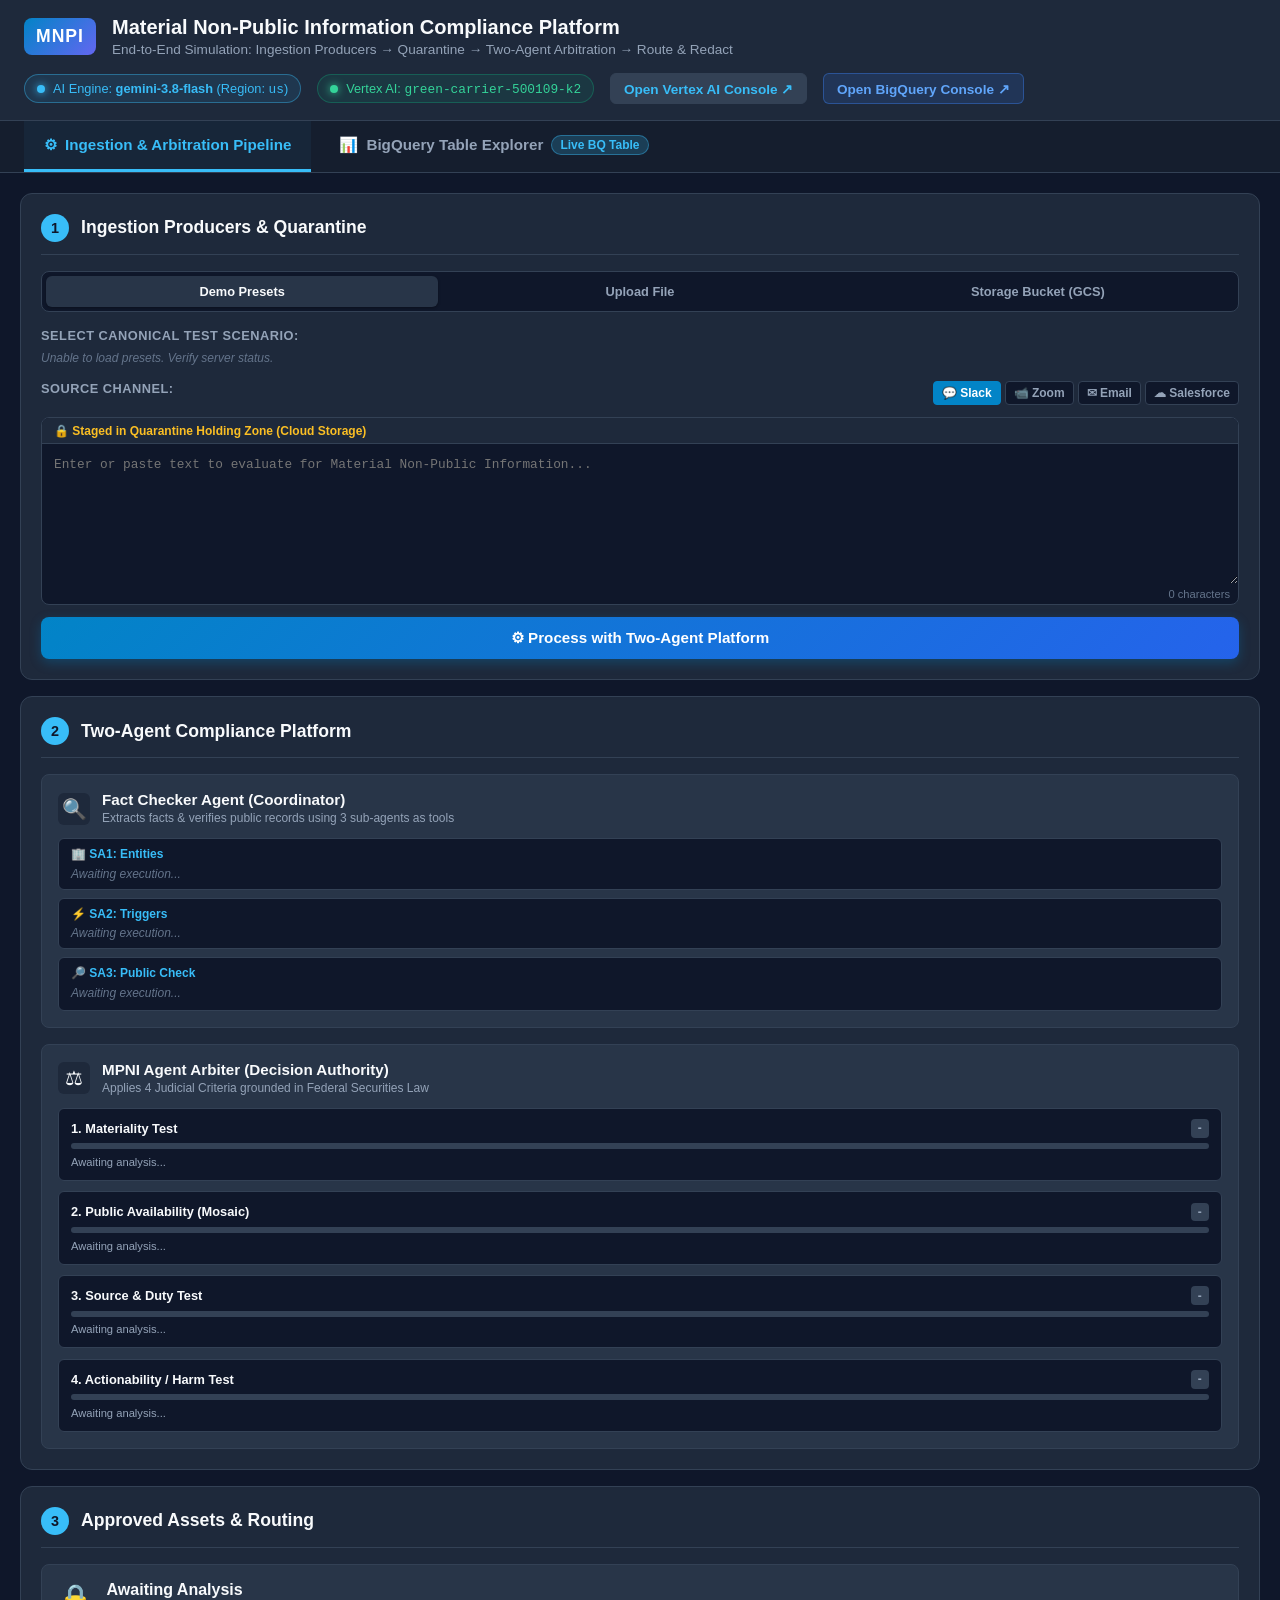
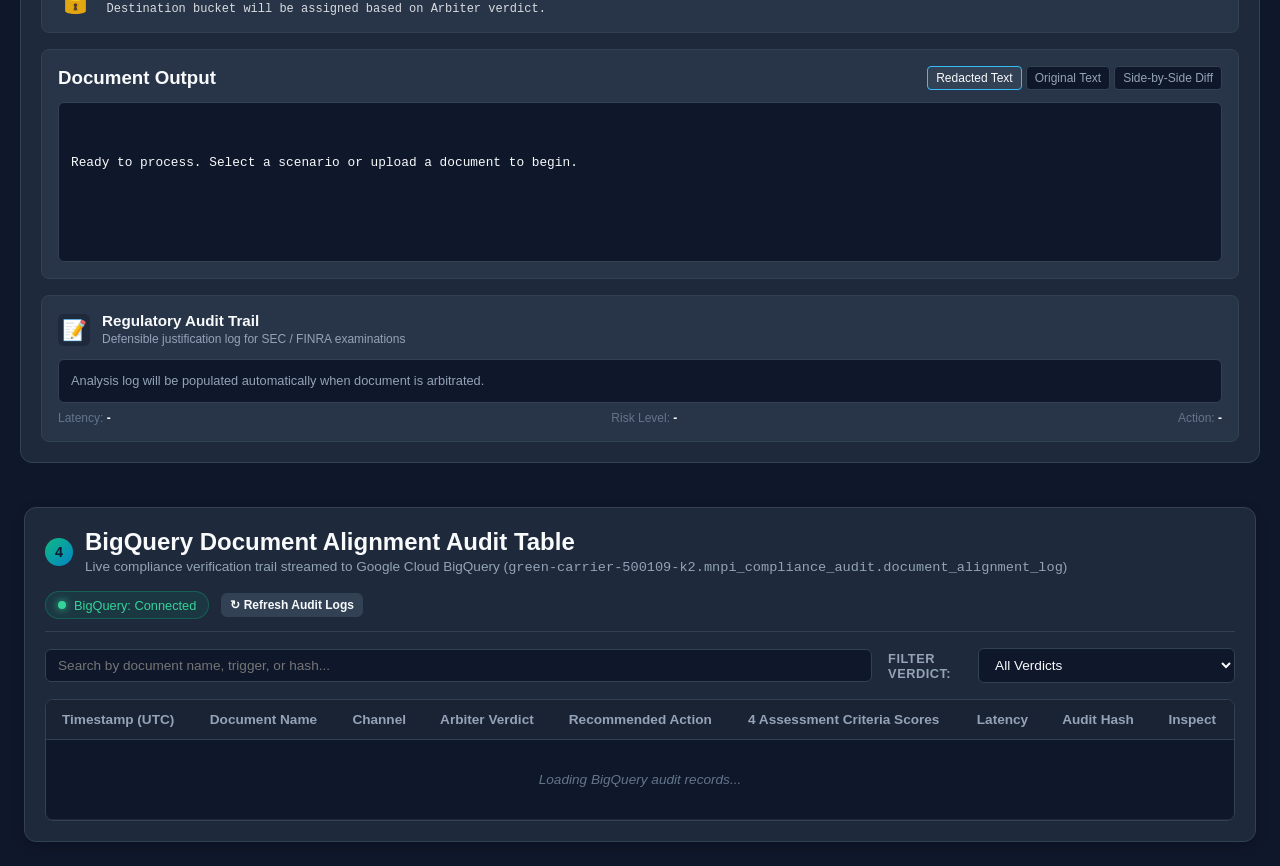
==== commit b5e6e324: "Add interactive BigQuery Table Explorer, schema viewer, and CSV exporter" ====
--- a/static/index.html
+++ b/static/index.html
@@ -27,10 +27,28 @@
       <a href="https://console.cloud.google.com/vertex-ai/agents/agent-engines/locations/us-central1/agent-engines/5693910574635679744/playground?project=799321431260" target="_blank" rel="noopener noreferrer" class="cloud-link-btn">
         Open Vertex AI Console &#8599;
       </a>
+      <a href="https://console.cloud.google.com/bigquery?project=green-carrier-500109-k2&ws=!1m5!1m4!4m3!1sgreen-carrier-500109-k2!2smnpi_compliance_audit!3sdocument_alignment_log" target="_blank" rel="noopener noreferrer" class="cloud-link-btn bq-link-btn">
+        Open BigQuery Console &#8599;
+      </a>
     </div>
   </header>
 
-  <main class="dashboard-grid">
+  <!-- TOP PRIMARY NAVIGATION -->
+  <nav class="main-nav-bar">
+    <button id="nav-btn-pipeline" class="main-nav-btn active">
+      <span class="nav-icon">&#9881;</span>
+      <span>Ingestion &amp; Arbitration Pipeline</span>
+    </button>
+    <button id="nav-btn-bigquery" class="main-nav-btn">
+      <span class="nav-icon">&#128202;</span>
+      <span>BigQuery Table Explorer</span>
+      <span id="nav-bq-badge" class="nav-badge">Live BQ Table</span>
+    </button>
+  </nav>
+
+  <!-- VIEW 1: INGESTION & ARBITRATION PIPELINE -->
+  <div id="view-pipeline" class="app-view">
+    <main class="dashboard-grid">
     <!-- COLUMN 1: INGESTION PRODUCERS & QUARANTINE -->
     <section class="panel panel-ingestion">
       <div class="panel-header">
@@ -344,6 +362,159 @@
       </table>
     </div>
   </section>
+  </div><!-- /view-pipeline -->
+
+  <!-- VIEW 2: DEDICATED BIGQUERY TABLE EXPLORER -->
+  <div id="view-bigquery" class="app-view hidden">
+    <div class="bq-explorer-container">
+      <!-- BigQuery Overview Header Card -->
+      <div class="bq-overview-card">
+        <div style="display: flex; align-items: center; gap: 1rem;">
+          <div class="logo-badge" style="background: linear-gradient(135deg, #1e40af, #3b82f6); font-size: 1.4rem;">BQ</div>
+          <div>
+            <h2 style="font-size: 1.15rem; color: #f8fafc; margin-bottom: 0.25rem;">
+              green-carrier-500109-k2.mnpi_compliance_audit.document_alignment_log
+            </h2>
+            <p class="subtitle" style="margin: 0;">
+              Google Cloud BigQuery Native Table &bull; Location: <code>US Multi-Region</code> &bull; Streaming Partitioned Audit Trail
+            </p>
+          </div>
+        </div>
+
+        <div class="bq-action-btn-group">
+          <button id="btn-refresh-bq-explorer" class="btn-secondary btn-sm">&#8635; Refresh Table</button>
+          <button id="btn-export-csv" class="btn-secondary btn-sm">&#128190; Export CSV</button>
+          <a href="https://console.cloud.google.com/bigquery?project=green-carrier-500109-k2&ws=!1m5!1m4!4m3!1sgreen-carrier-500109-k2!2smnpi_compliance_audit!3sdocument_alignment_log" target="_blank" rel="noopener noreferrer" class="cloud-link-btn bq-link-btn">
+            Open in BigQuery Console &#8599;
+          </a>
+        </div>
+      </div>
+
+      <!-- Quick Metrics Grid -->
+      <div style="display: grid; grid-template-columns: repeat(auto-fit, minmax(220px, 1fr)); gap: 1rem; margin-bottom: 1.5rem;">
+        <div class="card" style="padding: 1rem;">
+          <div class="bq-meta-label">Total Logged Records</div>
+          <div id="metric-total-rows" class="bq-meta-val" style="font-size: 1.5rem; color: #38bdf8; margin-top: 0.25rem;">3 rows</div>
+        </div>
+        <div class="card" style="padding: 1rem;">
+          <div class="bq-meta-label">Target Dataset</div>
+          <div class="bq-meta-val" style="font-size: 1.1rem; color: #a855f7; margin-top: 0.25rem;">mnpi_compliance_audit</div>
+        </div>
+        <div class="card" style="padding: 1rem;">
+          <div class="bq-meta-label">Storage Region</div>
+          <div class="bq-meta-val" style="font-size: 1.1rem; color: #34d399; margin-top: 0.25rem;">US (Multi-Region)</div>
+        </div>
+        <div class="card" style="padding: 1rem;">
+          <div class="bq-meta-label">Audit Tamper Detection</div>
+          <div class="bq-meta-val" style="font-size: 1.1rem; color: #fbbf24; margin-top: 0.25rem;">SHA-256 Verified</div>
+        </div>
+      </div>
+
+      <!-- Sub-Tabs Bar: Data Rows / Schema / SQL Query -->
+      <div class="bq-tabs-bar">
+        <button id="bq-tab-data" class="bq-tab-btn active">&#128203; Data Records (Rows)</button>
+        <button id="bq-tab-schema" class="bq-tab-btn">&#128208; Table Schema &amp; Types</button>
+        <button id="bq-tab-sql" class="bq-tab-btn">&#9889; BigQuery SQL Query</button>
+      </div>
+
+      <!-- PANE 1: DATA ROWS -->
+      <div id="bq-pane-data" class="bq-tab-pane active">
+        <div class="audit-toolbar">
+          <div class="audit-search-box">
+            <input type="text" id="bq-search-input" class="form-input" placeholder="Search BigQuery rows by document, catalyst, or hash...">
+          </div>
+          <div class="audit-filter-group">
+            <label class="field-label" style="margin: 0; align-self: center;">Verdict:</label>
+            <select id="bq-verdict-filter" class="form-select">
+              <option value="ALL">All Verdicts</option>
+              <option value="MNPI_CONFIRMED">MNPI_CONFIRMED (Critical)</option>
+              <option value="POTENTIAL_MNPI">POTENTIAL_MNPI (High)</option>
+              <option value="CLEARED">CLEARED / PUBLIC (Low)</option>
+            </select>
+          </div>
+        </div>
+
+        <div class="audit-table-wrapper">
+          <table class="audit-table" id="bq-explorer-table">
+            <thead>
+              <tr>
+                <th>Timestamp (UTC)</th>
+                <th>Document Name</th>
+                <th>Channel</th>
+                <th>Arbiter Verdict</th>
+                <th>Action</th>
+                <th>4 Assessment Scores</th>
+                <th>Latency</th>
+                <th>Audit Hash</th>
+                <th>Inspect</th>
+              </tr>
+            </thead>
+            <tbody id="bq-explorer-table-body">
+              <tr>
+                <td colspan="9" class="audit-table-loading">Loading BigQuery records...</td>
+              </tr>
+            </tbody>
+          </table>
+        </div>
+      </div>
+
+      <!-- PANE 2: TABLE SCHEMA -->
+      <div id="bq-pane-schema" class="bq-tab-pane">
+        <div class="schema-table-wrapper">
+          <table class="schema-table">
+            <thead>
+              <tr>
+                <th>Field Name</th>
+                <th>Type</th>
+                <th>Mode</th>
+                <th>Regulatory &amp; Compliance Purpose</th>
+              </tr>
+            </thead>
+            <tbody id="bq-schema-tbody">
+              <tr>
+                <td colspan="4" class="audit-table-loading">Loading schema from BigQuery...</td>
+              </tr>
+            </tbody>
+          </table>
+        </div>
+      </div>
+
+      <!-- PANE 3: SQL QUERY -->
+      <div id="bq-pane-sql" class="bq-tab-pane">
+        <div class="sql-container">
+          <div class="sql-header">
+            <div>
+              <strong style="color: #38bdf8;">Standard SQL Query</strong>
+              <span style="font-size: 0.8rem; color: var(--text-muted); margin-left: 0.5rem;">Executed via BigQuery Client API in Google Cloud</span>
+            </div>
+            <button id="btn-copy-sql" class="btn-secondary btn-sm">&#128203; Copy SQL</button>
+          </div>
+          <pre class="sql-code-block" id="bq-sql-block">SELECT
+    timestamp,
+    document_name,
+    channel,
+    verdict,
+    risk_level,
+    recommended_action,
+    materiality_score,
+    public_availability_score,
+    source_duty_score,
+    harm_score,
+    entities_detected,
+    triggers_detected,
+    has_secrecy_markers,
+    audit_hash,
+    summary_justification,
+    redacted_preview,
+    latency_ms,
+    model_used
+FROM `green-carrier-500109-k2.mnpi_compliance_audit.document_alignment_log`
+ORDER BY timestamp DESC
+LIMIT 50;</pre>
+        </div>
+      </div>
+    </div>
+  </div><!-- /view-bigquery -->
 
   <!-- AUDIT DETAIL MODAL -->
   <div id="audit-modal" class="modal-overlay hidden">
--- a/static/style.css
+++ b/static/style.css
@@ -1317,3 +1317,218 @@
   max-height: 220px;
   overflow-y: auto;
 }
+
+/* ==============================================================================
+   Top Navigation & BigQuery Table Explorer Styles
+   ============================================================================== */
+
+.main-nav-bar {
+  display: flex;
+  background: #151e2e;
+  border-bottom: 1px solid var(--border-color);
+  padding: 0 1.5rem;
+  gap: 0.5rem;
+}
+
+.main-nav-btn {
+  background: none;
+  border: none;
+  border-bottom: 3px solid transparent;
+  color: var(--text-secondary);
+  font-size: 0.95rem;
+  font-weight: 600;
+  padding: 0.85rem 1.25rem;
+  cursor: pointer;
+  display: flex;
+  align-items: center;
+  gap: 0.5rem;
+  transition: all 0.2s ease;
+}
+
+.main-nav-btn:hover {
+  color: var(--text-primary);
+  background: rgba(255, 255, 255, 0.03);
+}
+
+.main-nav-btn.active {
+  color: var(--accent-blue);
+  border-bottom-color: var(--accent-blue);
+  background: rgba(56, 189, 248, 0.05);
+}
+
+.nav-badge {
+  background: rgba(56, 189, 248, 0.2);
+  color: #38bdf8;
+  font-size: 0.75rem;
+  font-weight: 700;
+  padding: 0.15rem 0.5rem;
+  border-radius: 10px;
+  border: 1px solid rgba(56, 189, 248, 0.4);
+}
+
+.bq-link-btn {
+  background: rgba(59, 130, 246, 0.15);
+  border-color: rgba(59, 130, 246, 0.4);
+  color: #60a5fa;
+}
+
+.bq-link-btn:hover {
+  background: rgba(59, 130, 246, 0.25);
+  border-color: #60a5fa;
+}
+
+/* BigQuery Full Explorer View */
+.bq-explorer-container {
+  padding: 1.5rem;
+  max-width: 1600px;
+  margin: 0 auto;
+  width: 100%;
+}
+
+.bq-overview-card {
+  background: var(--bg-panel);
+  border: 1px solid var(--border-color);
+  border-radius: 12px;
+  padding: 1.25rem 1.5rem;
+  display: flex;
+  justify-content: space-between;
+  align-items: center;
+  flex-wrap: wrap;
+  gap: 1rem;
+  margin-bottom: 1.5rem;
+  box-shadow: 0 4px 12px rgba(0, 0, 0, 0.2);
+}
+
+.bq-meta-item {
+  display: flex;
+  flex-direction: column;
+  gap: 0.2rem;
+}
+
+.bq-meta-label {
+  font-size: 0.75rem;
+  color: var(--text-muted);
+  text-transform: uppercase;
+  font-weight: 600;
+}
+
+.bq-meta-val {
+  font-family: var(--font-mono);
+  font-size: 0.9rem;
+  color: var(--text-primary);
+  font-weight: 600;
+}
+
+.bq-action-btn-group {
+  display: flex;
+  gap: 0.5rem;
+  align-items: center;
+}
+
+.bq-tabs-bar {
+  display: flex;
+  gap: 0.5rem;
+  border-bottom: 1px solid var(--border-color);
+  margin-bottom: 1rem;
+}
+
+.bq-tab-btn {
+  background: none;
+  border: none;
+  border-bottom: 2px solid transparent;
+  color: var(--text-secondary);
+  font-size: 0.9rem;
+  font-weight: 600;
+  padding: 0.6rem 1rem;
+  cursor: pointer;
+}
+
+.bq-tab-btn:hover {
+  color: var(--text-primary);
+}
+
+.bq-tab-btn.active {
+  color: #38bdf8;
+  border-bottom-color: #38bdf8;
+}
+
+.bq-tab-pane {
+  display: none;
+}
+
+.bq-tab-pane.active {
+  display: block;
+}
+
+/* Schema Table */
+.schema-table-wrapper {
+  overflow-x: auto;
+  border: 1px solid var(--border-color);
+  border-radius: 8px;
+  background: var(--bg-dark);
+}
+
+.schema-table {
+  width: 100%;
+  border-collapse: collapse;
+  font-size: 0.85rem;
+  text-align: left;
+}
+
+.schema-table th {
+  background: #1a2333;
+  color: var(--text-secondary);
+  font-weight: 600;
+  padding: 0.75rem 1rem;
+  border-bottom: 1px solid var(--border-color);
+}
+
+.schema-table td {
+  padding: 0.75rem 1rem;
+  border-bottom: 1px solid rgba(51, 65, 85, 0.4);
+}
+
+.schema-field-name {
+  font-family: var(--font-mono);
+  color: #38bdf8;
+  font-weight: 600;
+}
+
+.schema-type-badge {
+  display: inline-block;
+  font-family: var(--font-mono);
+  font-size: 0.75rem;
+  background: rgba(168, 85, 247, 0.15);
+  color: #c084fc;
+  border: 1px solid rgba(168, 85, 247, 0.3);
+  padding: 0.15rem 0.4rem;
+  border-radius: 4px;
+}
+
+/* SQL Query Box */
+.sql-container {
+  background: var(--bg-dark);
+  border: 1px solid var(--border-color);
+  border-radius: 8px;
+  padding: 1rem;
+}
+
+.sql-header {
+  display: flex;
+  justify-content: space-between;
+  align-items: center;
+  margin-bottom: 0.75rem;
+}
+
+.sql-code-block {
+  background: #090d16;
+  border: 1px solid #1e293b;
+  border-radius: 6px;
+  padding: 1rem;
+  font-family: var(--font-mono);
+  font-size: 0.85rem;
+  color: #e2e8f0;
+  line-height: 1.6;
+  white-space: pre;
+  overflow-x: auto;
+}
